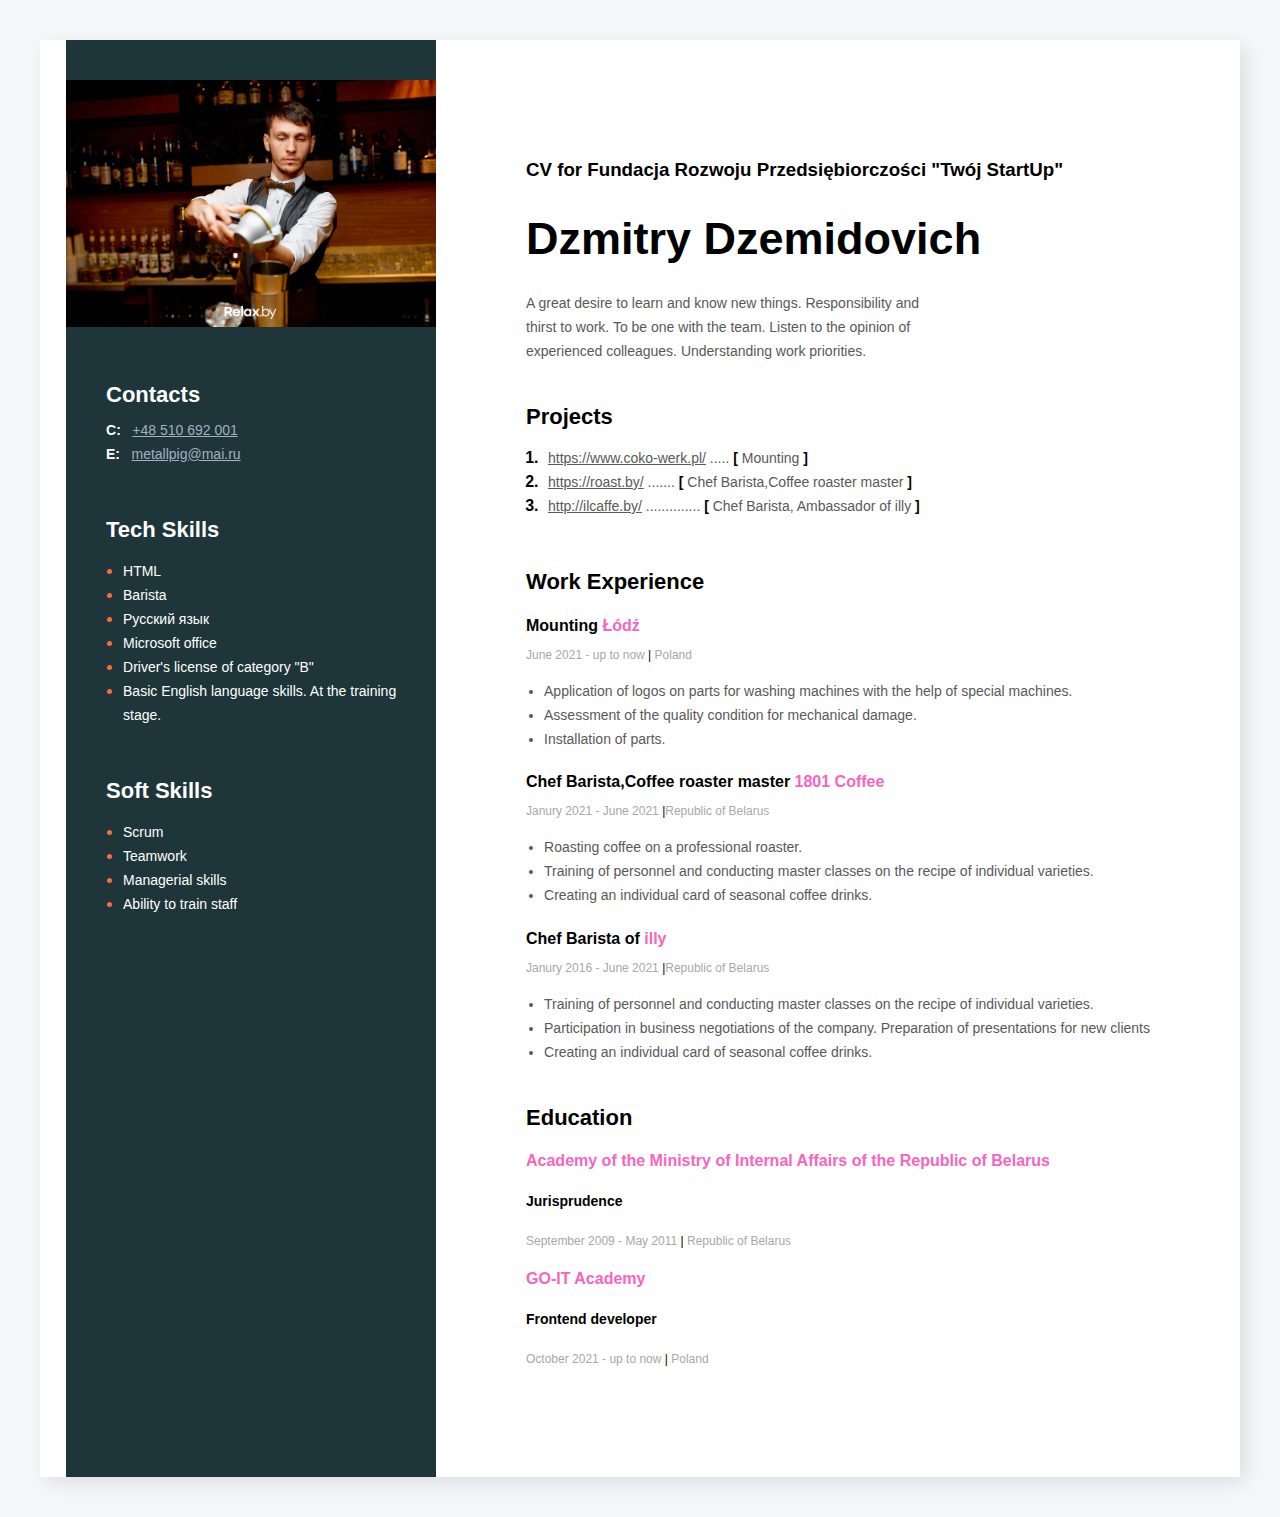
==== index.html @ 0ebc8482 "save index" ====
<!DOCTYPE html>
<!-- saved from url=(0032)http://127.0.0.1:5500/index.html -->
<html lang="en">
    <head>
    <meta http-equiv="Content-Type" content="text/html; charset=UTF-8"> 
    <meta http-equiv="X-UA-Compatible" content="IE=edge">
    <meta name="viewport" content="width=device-width, initial-scale=1.0">
    <title>my poland</title>
    <link rel="preconnect" href="https://fonts.googleapis.com/">
    <link rel="preconnect" href="https://fonts.gstatic.com/" crossorigin="">
    <link href="./my poland_files/css2" rel="stylesheet">
    
    <link rel="stylesheet" href="./my poland_files/style.css">
</head>
<body>
    
    <!--Main container-->
    <div class="main-container">
    
        <div>
            <!--Main content section-->
            <div class="main-content-section">
    
                <!--About me section-->
                <div class="about-me-section">
                    <h3 class="about-me">CV for Fundacja Rozwoju Przedsiębiorczości "Twój StartUp"</h3>
                    <h1 class="about-me-name">Dzmitry Dzemidovich</h1>
    
                    <p class="about-me-desription">A great desire to learn and know new things. Responsibility and thirst to work. To be one with the team. Listen to the
                    opinion of experienced colleagues. Understanding work priorities.
                    </p>
                </div>
                <!--My projects section-->
                <div class="my-projects-section">
                    <h3 class="main-content-title">Projects</h3>
                    <ol class="my-projects-list">
                        <li class="my-projects-item">
                            <span class="my-projects-text">
                                <a href="https://www.coko-werk.pl/" class="my-projects-link">https://www.coko-werk.pl/</a>
                                .....
                                <span class="my-projects-bracket">[</span> Mounting <span class="my-projects-bracket">]</span>
                            </span>
                        </li>
                        <li class="my-projects-item">
                            <span class="my-projects-text">
                                <a href="https://roast.by/" class="my-projects-link">https://roast.by/</a>
                                .......
                                <span class="my-projects-bracket">[</span> Chef Barista,Coffee roaster master <span class="my-projects-bracket">]</span>
                            </span>
                        </li>
                        <li class="my-projects-item">
                            <span class="my-projects-text">
                                <a href="http://ilcaffe.by/" class="my-projects-link">http://ilcaffe.by/</a>
                                ..............
                                <span class="my-projects-bracket">[</span> Chef Barista, Ambassador of illy <span class="my-projects-bracket">]</span>
                            </span>
                        </li>
                    </ol>
                </div>
                <!--My Work Experience-->
                <div class="my-work-experience-section">
                    <h3 class="main-content-title">Work Experience</h3>
                    <!--company 1-->
                    <div class="my-work-experience-company-block">
                        <h4 class="my-work-experience-position">Mounting <span class="my-work-experience-company">Łódź</span></h4>
    
                        <p class="my-work-experience-time">June 2021 - up to now <span class="my-work-experience-divider">|</span> Poland</p>
    
                        <ul class="my-work-experience-duties">
    
                            <li class="my-work-experience-duty">Application of logos on parts for washing machines with the help of special machines.</li>
                            <li class="my-work-experience-duty">Assessment of the quality condition for mechanical damage.
                            </li>
                            <li class="my-work-experience-duty">Installation of parts.</li>
                           
                        </ul>
                    </div>
    
    
                    <!--company 2-->
                    <div>
                        <div>
                            <h4 class="my-work-experience-position">Chef Barista,Coffee roaster master <span class="my-work-experience-company">1801 Coffee

                            </span></h4>
    
                            <p class="my-work-experience-time">Janury 2021 - June 2021 <span class="my-work-experience-divider">|</span>Republic of Belarus</p>
                            <ul class="my-work-experience-duties">
    
                                <li class="my-work-experience-duty">Roasting coffee on a professional roaster.</li>
                                <li class="my-work-experience-duty">Training of personnel and conducting master classes on
                                the recipe of individual varieties.</li>
                                <li class="my-work-experience-duty">Creating an individual card of seasonal coffee drinks.</li>
    
                            </ul>
    
                        </div>
                    </div>
    
                    <!--company 3-->
                    <div>
                        <div>
                            <h4 class="my-work-experience-position">Chef Barista of <span class="my-work-experience-company">illy</span></h4>
    
                            <p class="my-work-experience-time">Janury 2016 - June 2021 <span class="my-work-experience-divider">|</span>Republic of Belarus</p>
                            <ul class="my-work-experience-duties">
                                <li class="my-work-experience-duty">Training of personnel and conducting master classes on
                                    the recipe of individual varieties.</li>
                                <li class="my-work-experience-duty">Participation in business negotiations of the company. Preparation of presentations for new clients</li>
                                <li class="my-work-experience-duty">Creating an individual card of seasonal coffee drinks.
                                </li>
                            </ul>
    
                        </div>
                    </div>
                </div>
    
                <!--My Education-->
                <div class="my-education-section">
                    <h3 class="main-content-title">Education</h3>
    
                    <div>
    
                        <h4><span class="my-work-experience-company">Academy of the Ministry of Internal Affairs of the
                                Republic of Belarus</span></h4>
                    </div>
                    <div>
    
                        <h5 class="my-education-position">Jurisprudence</h5>
                        <p class="my-work-education-time">September 2009 - May 2011 
                        <span class="my-work-experience-divider">|</span> Republic of Belarus</p>
                    </div>
                    <div>

                        <h4><span class="my-work-experience-company">GO-IT Academy</span></h4>
                    </div>
                    <div>
                                        
                        <h5 class="my-education-position">Frontend developer</h5>
                        <p class="my-work-education-time">October 2021 - up to now
                        <span class="my-work-experience-divider">|</span> Poland
                        </p>

                    </div>
                </div>
            </div>
    
    
        </div>
    
        <!--Main sidebar section-->
        <aside class="sidebar-section">
            <img src="./my poland_files/2e3a795f6bf4db5e86344252f9f86523.jpg" alt="my photo" width="370" <!--main="" contacts="" section--="">
            <div class="contacts-section">
                <h3 class="sidebar-title">Contacts</h3>
                <div>
                    <span class="contacts-section-type">C:</span>
                    <a class="contacts-section-link" href="tel:+48510692001"> +48 510 692 001 </a>
                </div>
                <div>
                    <span class="contacts-section-type">E:</span>
                    <a class="contacts-section-link" href="mailto:metallpig@mail.ru">metallpig@mai.ru</a>
                </div>
            </div>
    
            <!--Tech skills section-->
            <div class="tech-skills-section">
                <h3 class="sidebar-title">Tech Skills</h3>
                <ul class="tech-skills-list">
                    <li class="tech-skills-item"><span class="tech-skills-item-text">HTML</span></li>
                    <li class="tech-skills-item"><span class="tech-skills-item-text">Barista</span></li>
                    <li class="tech-skills-item"><span class="tech-skills-item-text">Русский язык</span></li>
                    <li class="tech-skills-item"><span class="tech-skills-item-text">Microsoft office</span></li>
                    <li class="tech-skills-item"><span class="tech-skills-item-text">Driver's license of category "B"</span></li>
                    <li class="tech-skills-item"><span class="tech-skills-item-text">Basic English language skills. At the training stage.</span></li>
                </ul>
            </div>
    
            <!--Soft Skills section-->
            <div class="soft-skills-section">
                <h3 class="sidebar-title">Soft Skills</h3>
                <ul class="soft-skills-list">
                    <li class="soft-skills-item"><span class="soft-skills-item-text">Scrum</span></li>
                    <li class="soft-skills-item"><span class="soft-skills-item-text">Teamwork</span></li>
                    <li class="soft-skills-item"><span class="soft-skills-item-text">Managerial skills</span></li>
                    <li class="soft-skills-item"><span class="soft-skills-item-text">Ability to train staff</span></li>
                </ul>
            </div>
    </aside></div>
    


<!-- Code injected by live-server -->
<script type="text/javascript">
	// <![CDATA[  <-- For SVG support
	if ('WebSocket' in window) {
		(function () {
			function refreshCSS() {
				var sheets = [].slice.call(document.getElementsByTagName("link"));
				var head = document.getElementsByTagName("head")[0];
				for (var i = 0; i < sheets.length; ++i) {
					var elem = sheets[i];
					var parent = elem.parentElement || head;
					parent.removeChild(elem);
					var rel = elem.rel;
					if (elem.href && typeof rel != "string" || rel.length == 0 || rel.toLowerCase() == "stylesheet") {
						var url = elem.href.replace(/(&|\?)_cacheOverride=\d+/, '');
						elem.href = url + (url.indexOf('?') >= 0 ? '&' : '?') + '_cacheOverride=' + (new Date().valueOf());
					}
					parent.appendChild(elem);
				}
			}
			var protocol = window.location.protocol === 'http:' ? 'ws://' : 'wss://';
			var address = protocol + window.location.host + window.location.pathname + '/ws';
			var socket = new WebSocket(address);
			socket.onmessage = function (msg) {
				if (msg.data == 'reload') window.location.reload();
				else if (msg.data == 'refreshcss') refreshCSS();
			};
			if (sessionStorage && !sessionStorage.getItem('IsThisFirstTime_Log_From_LiveServer')) {
				console.log('Live reload enabled.');
				sessionStorage.setItem('IsThisFirstTime_Log_From_LiveServer', true);
			}
		})();
	}
	else {
		console.error('Upgrade your browser. This Browser is NOT supported WebSocket for Live-Reloading.');
	}
	// ]]>
</script>
</body></html>
---- my poland_files/style.css ----
body {
  font-family: "Montserrat", sans-serif;

  background-color: #f5f7fa;
}
.main-container {
  display: flex;
  flex-direction: row-reverse;
  width: 1200px;
  background-color: #fff;
  margin: 40px auto;
  box-shadow: 6px 6px 20px rgba(0, 0, 0, 0.1);
}
/* Main-content-section */

.main-content-section {
  padding: 100px 90px;
}

.main-content-title {
  font-style: normal;
  font-weight: bold;
  font-size: 22px;
  line-height: 27px;
  color: #000;
  margin-bottom: 10px;
}
/* about-me-section */
.about-me-section {
  margin-bottom: 40px;
}

.about-me-profession {
  font-style: normal;
  font-weight: bold;
  font-size: 14px;
  line-height: 17px;
  color: #000;
  margin-bottom: 20px;
}

.about-me-name {
  font-style: normal;
  font-weight: bold;
  font-size: 45px;
  line-height: 55px;
  color: #000000;
  margin-bottom: 25px;
}

.about-me-desription {
  width: 400px;
  font-style: normal;
  font-weight: normal;
  font-size: 14px;
  line-height: 24px;
  color: #595959;
}
/* about-me-section */

.my-projects-section {
  margin-bottom: 50px;
}

.my-projects-list {
  padding: 0 0 0 17px;
}

/* my-work-experience */

.my-work-experience-company {
  color: #f865c0;
}
.my-work-experience-position {
  font-style: normal;
  font-weight: bold;
  font-size: 16px;
  line-height: 20px;
  color: #000;
  margin-bottom: 10px;
}
.my-work-experience-time {
  font-style: normal;
  font-weight: normal;
  font-size: 12px;
  line-height: 15px;
  color: #a8a8a8;
  margin-bottom: 10px;
}
.my-work-experience-divider {
  color: #000;
}

.my-work-experience-duties {
  padding-left: 18px;
}
.my-work-experience-duty {
  font-style: normal;
  font-weight: normal;
  font-size: 14px;
  line-height: 24px;
  color: #595959;
}

.my-work-experience-company-block {
  margin: 0 15px 0 0;
}
/* my-education-block */
.my-education-section {
  margin: 40px 0 0 0;
}

.my-education-position {
  font-style: normal;
  font-weight: bold;
  font-size: 14px;
  line-height: 17px;
  color: #000000;
  margin-bottom: 10px 0 10px 0;
}
.my-work-education-time {
  font-style: normal;
  font-weight: normal;
  font-size: 12px;
  line-height: 15px;
  color: #a8a8a8;
  margin-bottom: 10px;
}
.my-projects-item {
  color: #000;
  font-weight: bold;
}
.my-projects-link {
  font-style: normal;
  font-weight: normal;
  font-size: 14px;
  line-height: 24px;
  color: #595959;
}

.my-projects-text {
  font-style: normal;
  font-weight: normal;
  font-size: 14px;
  line-height: 24px;
  color: #595959;
  margin-left: 5px;
}
.my-projects-bracket {
  font-style: normal;
  font-weight: bold;
  font-size: 14px;
  line-height: 24px;
  color: #000000;
}
/* sidebar-section */
.sidebar-section {
  background-color: #1e3639;
  width: 370px;
  padding: 40px 0;
}

.contacts-section,
.tech-skills-section,
.soft-skills-section {
  margin: 50px 0 0 40px;
}

.sidebar-title {
  font-style: normal;
  font-weight: bold;
  line-height: 27px;
  font-size: 22px;
  color: #fff;
  margin-bottom: 10px;
}

/* contacts-section */
.contacts-section-type {
  font-style: normal;
  font-weight: bold;
  font-size: 14px;
  line-height: 24px;
  color: #fff;
  margin-right: 7px;
}

.contacts-section-link {
  font-style: normal;
  font-weight: normal;
  font-size: 14px;
  line-height: 24px;
  color: #a3afc2;
}

/* tech-skills-section */

.tech-skills-list {
  padding: 0 0 0 17px;
}

.tech-skills-item {
  color: #fb6d3a;
}

.tech-skills-item-text {
  font-style: normal;
  font-weight: normal;
  font-size: 14px;
  line-height: 24px;
  color: #fff;
}

/* soft-skills-section */

.soft-skills-list {
  padding: 0 0 0 17px;
}

.soft-skills-item {
  color: #fb6d3a;
}

.soft-skills-item-text {
  color: #fff;
  font-style: normal;
  font-weight: normal;
  font-size: 14px;
  line-height: 24px;
}
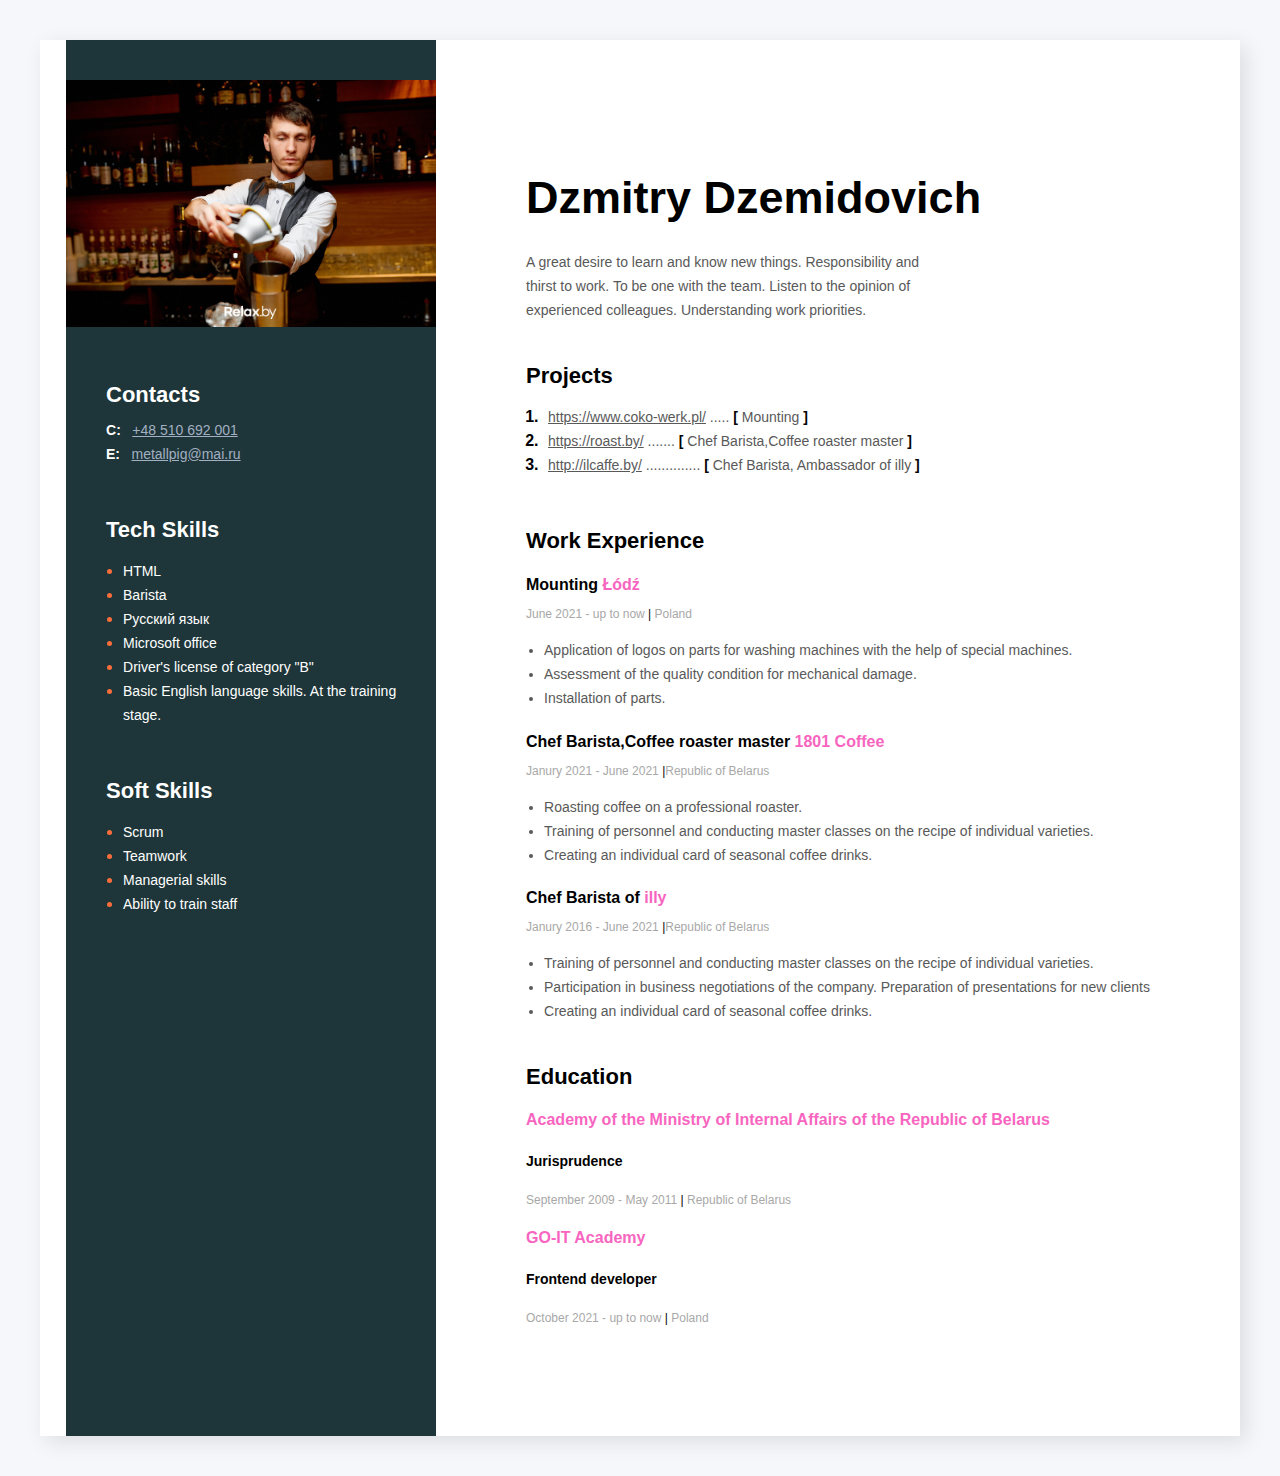
==== commit 12a60c40: "delete cv" ====
--- a/index.html
+++ b/index.html
@@ -8,7 +8,7 @@
     <title>my poland</title>
     <link rel="preconnect" href="https://fonts.googleapis.com/">
     <link rel="preconnect" href="https://fonts.gstatic.com/" crossorigin="">
-    <link href="./my poland_files/css2" rel="stylesheet">
+    <link href="./css/style.css" rel="stylesheet">
     
     <link rel="stylesheet" href="./my poland_files/style.css">
 </head>
@@ -23,7 +23,6 @@
     
                 <!--About me section-->
                 <div class="about-me-section">
-                    <h3 class="about-me">CV for Fundacja Rozwoju Przedsiębiorczości "Twój StartUp"</h3>
                     <h1 class="about-me-name">Dzmitry Dzemidovich</h1>
     
                     <p class="about-me-desription">A great desire to learn and know new things. Responsibility and thirst to work. To be one with the team. Listen to the
@@ -150,7 +149,7 @@
     
         <!--Main sidebar section-->
         <aside class="sidebar-section">
-            <img src="./my poland_files/2e3a795f6bf4db5e86344252f9f86523.jpg" alt="my photo" width="370" <!--main="" contacts="" section--="">
+            <img src="./img/2e3a795f6bf4db5e86344252f9f86523.jpg" alt="my photo" width="370" <!--main="" contacts="" section--="">
             <div class="contacts-section">
                 <h3 class="sidebar-title">Contacts</h3>
                 <div>
--- a/css/style.css
+++ b/css/style.css
@@ -0,0 +1,230 @@
+body {
+  font-family: "Montserrat", sans-serif;
+
+  background-color: #f5f7fa;
+}
+.main-container {
+  display: flex;
+  flex-direction: row-reverse;
+  width: 1200px;
+  background-color: #fff;
+  margin: 40px auto;
+  box-shadow: 6px 6px 20px rgba(0, 0, 0, 0.1);
+}
+/* Main-content-section */
+
+.main-content-section {
+  padding: 100px 90px;
+}
+
+.main-content-title {
+  font-style: normal;
+  font-weight: bold;
+  font-size: 22px;
+  line-height: 27px;
+  color: #000;
+  margin-bottom: 10px;
+}
+/* about-me-section */
+.about-me-section {
+  margin-bottom: 40px;
+}
+
+.about-me-profession {
+  font-style: normal;
+  font-weight: bold;
+  font-size: 14px;
+  line-height: 17px;
+  color: #000;
+  margin-bottom: 20px;
+}
+
+.about-me-name {
+  font-style: normal;
+  font-weight: bold;
+  font-size: 45px;
+  line-height: 55px;
+  color: #000000;
+  margin-bottom: 25px;
+}
+
+.about-me-desription {
+  width: 400px;
+  font-style: normal;
+  font-weight: normal;
+  font-size: 14px;
+  line-height: 24px;
+  color: #595959;
+}
+/* about-me-section */
+
+.my-projects-section {
+  margin-bottom: 50px;
+}
+
+.my-projects-list {
+  padding: 0 0 0 17px;
+}
+
+/* my-work-experience */
+
+.my-work-experience-company {
+  color: #f865c0;
+}
+.my-work-experience-position {
+  font-style: normal;
+  font-weight: bold;
+  font-size: 16px;
+  line-height: 20px;
+  color: #000;
+  margin-bottom: 10px;
+}
+.my-work-experience-time {
+  font-style: normal;
+  font-weight: normal;
+  font-size: 12px;
+  line-height: 15px;
+  color: #a8a8a8;
+  margin-bottom: 10px;
+}
+.my-work-experience-divider {
+  color: #000;
+}
+
+.my-work-experience-duties {
+  padding-left: 18px;
+}
+.my-work-experience-duty {
+  font-style: normal;
+  font-weight: normal;
+  font-size: 14px;
+  line-height: 24px;
+  color: #595959;
+}
+
+.my-work-experience-company-block {
+  margin: 0 15px 0 0;
+}
+/* my-education-block */
+.my-education-section {
+  margin: 40px 0 0 0;
+}
+
+.my-education-position {
+  font-style: normal;
+  font-weight: bold;
+  font-size: 14px;
+  line-height: 17px;
+  color: #000000;
+  margin-bottom: 10px 0 10px 0;
+}
+.my-work-education-time {
+  font-style: normal;
+  font-weight: normal;
+  font-size: 12px;
+  line-height: 15px;
+  color: #a8a8a8;
+  margin-bottom: 10px;
+}
+.my-projects-item {
+  color: #000;
+  font-weight: bold;
+}
+.my-projects-link {
+  font-style: normal;
+  font-weight: normal;
+  font-size: 14px;
+  line-height: 24px;
+  color: #595959;
+}
+
+.my-projects-text {
+  font-style: normal;
+  font-weight: normal;
+  font-size: 14px;
+  line-height: 24px;
+  color: #595959;
+  margin-left: 5px;
+}
+.my-projects-bracket {
+  font-style: normal;
+  font-weight: bold;
+  font-size: 14px;
+  line-height: 24px;
+  color: #000000;
+}
+/* sidebar-section */
+.sidebar-section {
+  background-color: #1e3639;
+  width: 370px;
+  padding: 40px 0;
+}
+
+.contacts-section,
+.tech-skills-section,
+.soft-skills-section {
+  margin: 50px 0 0 40px;
+}
+
+.sidebar-title {
+  font-style: normal;
+  font-weight: bold;
+  line-height: 27px;
+  font-size: 22px;
+  color: #fff;
+  margin-bottom: 10px;
+}
+
+/* contacts-section */
+.contacts-section-type {
+  font-style: normal;
+  font-weight: bold;
+  font-size: 14px;
+  line-height: 24px;
+  color: #fff;
+  margin-right: 7px;
+}
+
+.contacts-section-link {
+  font-style: normal;
+  font-weight: normal;
+  font-size: 14px;
+  line-height: 24px;
+  color: #a3afc2;
+}
+
+/* tech-skills-section */
+
+.tech-skills-list {
+  padding: 0 0 0 17px;
+}
+
+.tech-skills-item {
+  color: #fb6d3a;
+}
+
+.tech-skills-item-text {
+  font-style: normal;
+  font-weight: normal;
+  font-size: 14px;
+  line-height: 24px;
+  color: #fff;
+}
+
+/* soft-skills-section */
+
+.soft-skills-list {
+  padding: 0 0 0 17px;
+}
+
+.soft-skills-item {
+  color: #fb6d3a;
+}
+
+.soft-skills-item-text {
+  color: #fff;
+  font-style: normal;
+  font-weight: normal;
+  font-size: 14px;
+  line-height: 24px;
+}
